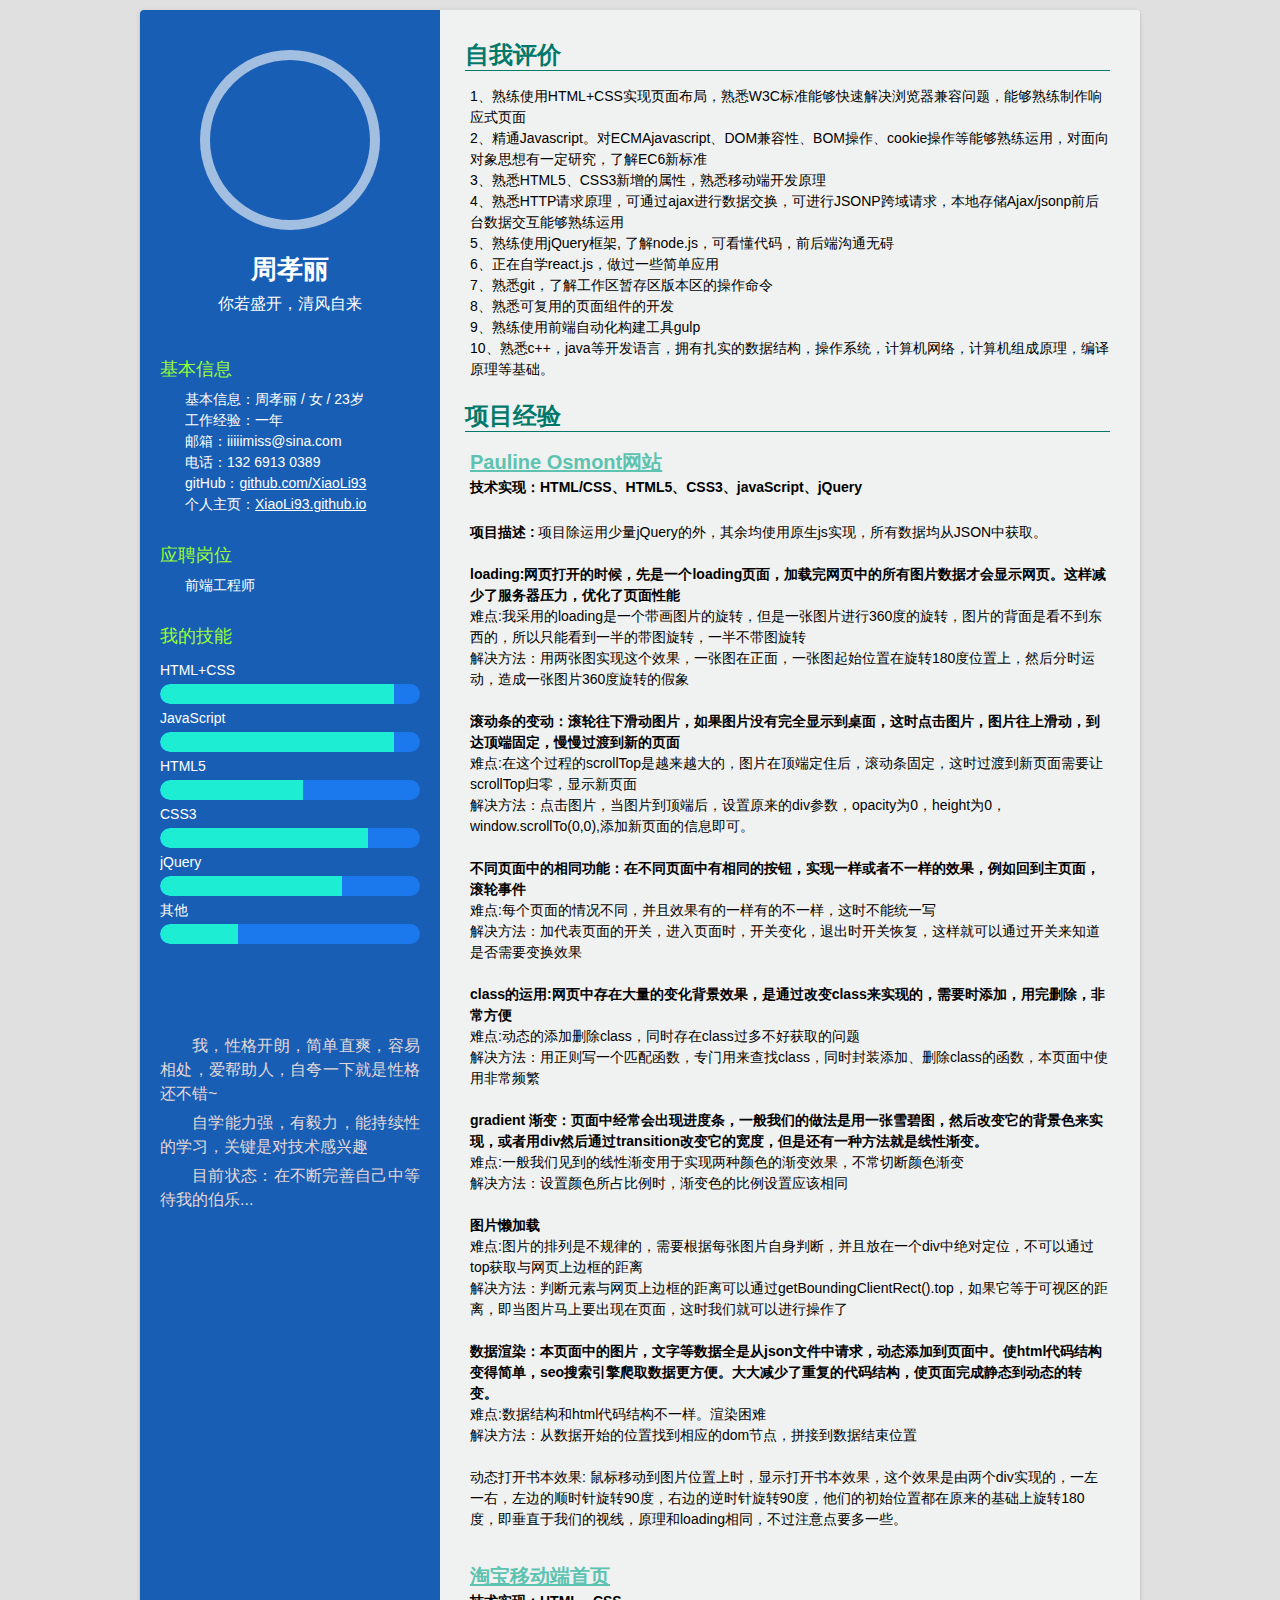
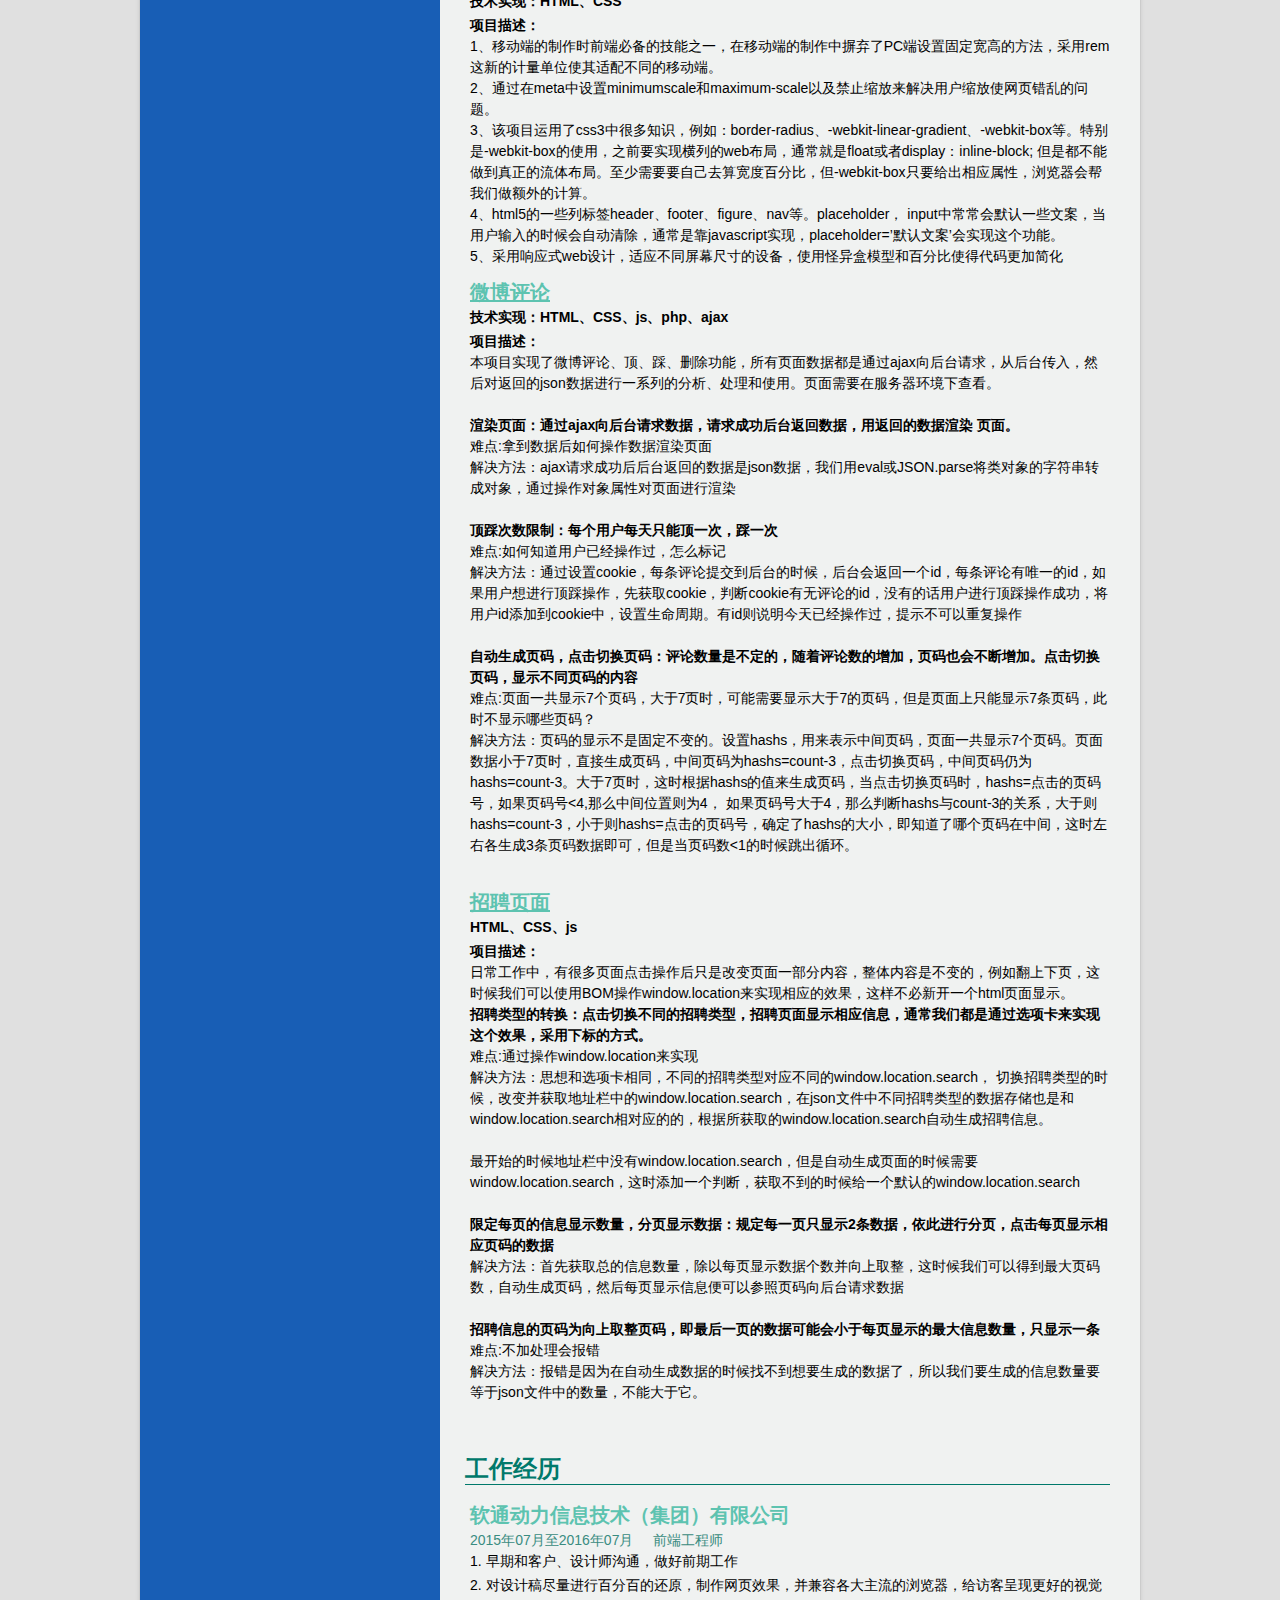
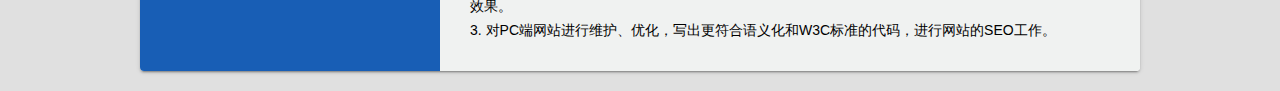
==== resume/index.html @ 7f171a79 "first" ====
<!DOCTYPE html>
<html>
<head>
	<meta charset="UTF-8">
    <meta http-equiv="X-UA-Compatible" content="IE=edge,chrome=1">
    <meta name="renderer" content="webkit">
	<title>周孝丽的个人简历</title>
    <link rel="shortcut icon" href="favicon.ico">
    <meta name="description" content="">
    <meta name="keywords" content="">
    <link rel="stylesheet" type="text/css" href="css/index.css">
</head>

<body>

<section class="container">
    <!-- 左侧 -->
    <aside class="aside">
        <!-- 头像 -->
        <div class="header"></div>
        <!-- 标题 -->
        <hgroup class="headline">
            <h1>周孝丽</h1>
            <h2>你若盛开，清风自来</h2> 
        </hgroup>
        <!-- 联系方式 -->
        <div class="contact">
            <h3 class="title">基本信息</h3>
            <ul>
                <li>基本信息：周孝丽 / 女 / 23岁</li>
                <li>工作经验：一年</li>
                <li>邮箱：iiiiimiss@sina.com</li>
                <li>电话：132 6913 0389</li>
                <li>gitHub：<a href="https://github.com/XiaoLi93" target="_blank">github.com/XiaoLi93</a></li>
                <li>个人主页：<a href="https://XiaoLi93.github.io" target="_blank">XiaoLi93.github.io</a></li>
            </ul>
        </div>
        <!-- 应聘岗位 -->
        <div class="application">
            <h3 class="title">应聘岗位</h3>
            <p>前端工程师</p>
        </div>
        <!-- 技能点 -->
        <div class="skill">
            <h3 class="title">我的技能</h3>
            <ul>
                <li>
                    <div class="skill-name">HTML+CSS</div>
                    <div class="skill-bar" title="精通">
                        <span style="width: 90%;"></span>
                    </div>
                </li>
                <li>
                    <div class="skill-name">JavaScript</div>
                    <div class="skill-bar" title="熟悉">
                        <span style="width: 90%;"></span>
                    </div>
                </li>
                <li>
                    <div class="skill-name">HTML5</div>
                    <div class="skill-bar" title="熟悉">
                        <span style="width: 55%;"></span>
                    </div>
                </li>
                <li>
                    <div class="skill-name">CSS3</div>
                    <div class="skill-bar" title="熟悉">
                        <span style="width: 80%;"></span>
                    </div>
                </li>
                <li>
                    <div class="skill-name">jQuery</div>
                    <div class="skill-bar" title="熟悉">
                        <span style="width: 70%;"></span>
                    </div>
                </li>
                <li>
                    <div class="skill-name">其他</div>
                    <div class="skill-bar" title="熟悉">
                        <span style="width: 30%;"></span>
                    </div>
                </li>
            </ul>
        </div>
        <!-- 描述 -->
        <div class="describe">
            <p>我，性格开朗，简单直爽，容易相处，爱帮助人，自夸一下就是性格还不错~</p>
            <p>自学能力强，有毅力，能持续性的学习，关键是对技术感兴趣</p>
            <p>目前状态：在不断完善自己中等待我的伯乐...</p>
            
        </div>
    </aside>

    <!-- 右侧 -->
    <div class="main">
    	<div class="introduce">
    		<h3 class="title">自我评价</h3>
    		<p>
    			1、熟练使用HTML+CSS实现页面布局，熟悉W3C标准能够快速解决浏览器兼容问题，能够熟练制作响应式页面<br />
				2、精通Javascript。对ECMAjavascript、DOM兼容性、BOM操作、cookie操作等能够熟练运用，对面向对象思想有一定研究，了解EC6新标准<br />
				3、熟悉HTML5、CSS3新增的属性，熟悉移动端开发原理<br />
				4、熟悉HTTP请求原理，可通过ajax进行数据交换，可进行JSONP跨域请求，本地存储Ajax/jsonp前后台数据交互能够熟练运用<br />
				5、熟练使用jQuery框架, 了解node.js，可看懂代码，前后端沟通无碍<br />
				6、正在自学react.js，做过一些简单应用<br />
				7、熟悉git，了解工作区暂存区版本区的操作命令<br />
				8、熟悉可复用的页面组件的开发<br />
				9、熟练使用前端自动化构建工具gulp<br />
                10、熟悉c++，java等开发语言，拥有扎实的数据结构，操作系统，计算机网络，计算机组成原理，编译原理等基础。
    		</p> <br />  		
    	</div>
        <!-- 项目经验 -->
        <div class="project">
            <h3 class="title">项目经验</h3>
            <div class="item">
                <h4><a href="https://XiaoLi93.github.io/Pauline Osmont/index.html" target="_blank">Pauline Osmont网站</a></h4>
                <p><b>技术实现：HTML/CSS、HTML5、CSS3、javaScript、jQuery</b></p>
                <p><br />
                    <b>项目描述 :</b>
                    项目除运用少量jQuery的外，其余均使用原生js实现，所有数据均从JSON中获取。<br /><br />
                    <b>loading:网页打开的时候，先是一个loading页面，加载完网页中的所有图片数据才会显示网页。这样减少了服务器压力，优化了页面性能</b><br />
                    难点:我采用的loading是一个带画图片的旋转，但是一张图片进行360度的旋转，图片的背面是看不到东西的，所以只能看到一半的带图旋转，一半不带图旋转<br />
                    解决方法：用两张图实现这个效果，一张图在正面，一张图起始位置在旋转180度位置上，然后分时运动，造成一张图片360度旋转的假象<br /><br />

                    <b>滚动条的变动：滚轮往下滑动图片，如果图片没有完全显示到桌面，这时点击图片，图片往上滑动，到达顶端固定，慢慢过渡到新的页面</b><br />
                    难点:在这个过程的scrollTop是越来越大的，图片在顶端定住后，滚动条固定，这时过渡到新页面需要让scrollTop归零，显示新页面<br />
                    解决方法：点击图片，当图片到顶端后，设置原来的div参数，opacity为0，height为0，window.scrollTo(0,0),添加新页面的信息即可。<br /><br />

                    <b>不同页面中的相同功能：在不同页面中有相同的按钮，实现一样或者不一样的效果，例如回到主页面，滚轮事件</b><br />
                    难点:每个页面的情况不同，并且效果有的一样有的不一样，这时不能统一写<br />
                    解决方法：加代表页面的开关，进入页面时，开关变化，退出时开关恢复，这样就可以通过开关来知道是否需要变换效果<br /><br />

                    <b>class的运用:网页中存在大量的变化背景效果，是通过改变class来实现的，需要时添加，用完删除，非常方便</b><br />
                    难点:动态的添加删除class，同时存在class过多不好获取的问题<br />
                    解决方法：用正则写一个匹配函数，专门用来查找class，同时封装添加、删除class的函数，本页面中使用非常频繁<br /><br />

                    <b>gradient 渐变：页面中经常会出现进度条，一般我们的做法是用一张雪碧图，然后改变它的背景色来实现，或者用div然后通过transition改变它的宽度，但是还有一种方法就是线性渐变。</b><br />
                    难点:一般我们见到的线性渐变用于实现两种颜色的渐变效果，不常切断颜色渐变<br />
                    解决方法：设置颜色所占比例时，渐变色的比例设置应该相同<br /><br />

                    <b>图片懒加载</b><br />
                    难点:图片的排列是不规律的，需要根据每张图片自身判断，并且放在一个div中绝对定位，不可以通过top获取与网页上边框的距离<br />
                    解决方法：判断元素与网页上边框的距离可以通过getBoundingClientRect().top，如果它等于可视区的距离，即当图片马上要出现在页面，这时我们就可以进行操作了<br /><br />

                    <b>数据渲染：本页面中的图片，文字等数据全是从json文件中请求，动态添加到页面中。使html代码结构变得简单，seo搜索引擎爬取数据更方便。大大减少了重复的代码结构，使页面完成静态到动态的转变。</b><br />
                    难点:数据结构和html代码结构不一样。渲染困难<br />
                    解决方法：从数据开始的位置找到相应的dom节点，拼接到数据结束位置<br /><br />

                    动态打开书本效果: 鼠标移动到图片位置上时，显示打开书本效果，这个效果是由两个div实现的，一左一右，左边的顺时针旋转90度，右边的逆时针旋转90度，他们的初始位置都在原来的基础上旋转180度，即垂直于我们的视线，原理和loading相同，不过注意点要多一些。<br /><br />


                </p>
            </div>
            <div class="item">
                <h4><a href="https://XiaoLi93.github.io/taobao/index.html" target="_blank">淘宝移动端首页 </a></h4>
                <p><b>技术实现：HTML、CSS</b></p>
                <p>
                    <b>项目描述：</b><br />
					1、移动端的制作时前端必备的技能之一，在移动端的制作中摒弃了PC端设置固定宽高的方法，采用rem这新的计量单位使其适配不同的移动端。<br />
					2、通过在meta中设置minimumscale和maximum-scale以及禁止缩放来解决用户缩放使网页错乱的问题。<br />
					3、该项目运用了css3中很多知识，例如：border-radius、-webkit-linear-gradient、-webkit-box等。特别是-webkit-box的使用，之前要实现横列的web布局，通常就是float或者display：inline-block; 但是都不能做到真正的流体布局。至少需要要自己去算宽度百分比，但-webkit-box只要给出相应属性，浏览器会帮我们做额外的计算。<br />
					4、html5的一些列标签header、footer、figure、nav等。placeholder， input中常常会默认一些文案，当用户输入的时候会自动清除，通常是靠javascript实现，placeholder=’默认文案’会实现这个功能。<br />
					5、采用响应式web设计，适应不同屏幕尺寸的设备，使用怪异盒模型和百分比使得代码更加简化<br />
                </p>
            </div>
            <div class="item">
                <h4><a href="https://XiaoLi93.github.io/weibo/indext.html" target="_blank">微博评论</a></h4>
                <p><b>技术实现：HTML、CSS、js、php、ajax</b></p>
                <p>
                    <b>项目描述：</b><br>
                    本项目实现了微博评论、顶、踩、删除功能，所有页面数据都是通过ajax向后台请求，从后台传入，然后对返回的json数据进行一系列的分析、处理和使用。页面需要在服务器环境下查看。<br><br />

					<b>渲染页面：通过ajax向后台请求数据，请求成功后台返回数据，用返回的数据渲染
                    页面。</b><br />
                    难点:拿到数据后如何操作数据渲染页面<br />
                    解决方法：ajax请求成功后后台返回的数据是json数据，我们用eval或JSON.parse将类对象的字符串转成对象，通过操作对象属性对页面进行渲染<br /><br />

                    <b>顶踩次数限制：每个用户每天只能顶一次，踩一次</b><br />
                    难点:如何知道用户已经操作过，怎么标记<br />
                    解决方法：通过设置cookie，每条评论提交到后台的时候，后台会返回一个id，每条评论有唯一的id，如果用户想进行顶踩操作，先获取cookie，判断cookie有无评论的id，没有的话用户进行顶踩操作成功，将用户id添加到cookie中，设置生命周期。有id则说明今天已经操作过，提示不可以重复操作<br /><br />

                    <b>自动生成页码，点击切换页码：评论数量是不定的，随着评论数的增加，页码也会不断增加。点击切换页码，显示不同页码的内容</b><br />
                    难点:页面一共显示7个页码，大于7页时，可能需要显示大于7的页码，但是页面上只能显示7条页码，此时不显示哪些页码？<br />
                    解决方法：页码的显示不是固定不变的。设置hashs，用来表示中间页码，页面一共显示7个页码。页面数据小于7页时，直接生成页码，中间页码为hashs=count-3，点击切换页码，中间页码仍为hashs=count-3。大于7页时，这时根据hashs的值来生成页码，当点击切换页码时，hashs=点击的页码号，如果页码号<4,那么中间位置则为4， 如果页码号大于4，那么判断hashs与count-3的关系，大于则hashs=count-3，小于则hashs=点击的页码号，确定了hashs的大小，即知道了哪个页码在中间，这时左右各生成3条页码数据即可，但是当页码数<1的时候跳出循环。<br /><br />

                </p>
            </div>
            <div class="item">
                <h4><a href="https://XiaoLi93.github.io/recruit/index.html" target="_blank">招聘页面</a></h4>
                <p><b>HTML、CSS、js</b></p>
                <p>
                    <b>项目描述：</b><br />                 
					日常工作中，有很多页面点击操作后只是改变页面一部分内容，整体内容是不变的，例如翻上下页，这时候我们可以使用BOM操作window.location来实现相应的效果，这样不必新开一个html页面显示。<br /> 
					<b>招聘类型的转换：点击切换不同的招聘类型，招聘页面显示相应信息，通常我们都是通过选项卡来实现这个效果，采用下标的方式。</b><br />
                    难点:通过操作window.location来实现<br />
                    解决方法：思想和选项卡相同，不同的招聘类型对应不同的window.location.search， 切换招聘类型的时候，改变并获取地址栏中的window.location.search，在json文件中不同招聘类型的数据存储也是和window.location.search相对应的的，根据所获取的window.location.search自动生成招聘信息。<br /><br />

                    最开始的时候地址栏中没有window.location.search，但是自动生成页面的时候需要window.location.search，这时添加一个判断，获取不到的时候给一个默认的window.location.search<br /><br />

                    <b>限定每页的信息显示数量，分页显示数据：规定每一页只显示2条数据，依此进行分页，点击每页显示相应页码的数据</b><br />
                    解决方法：首先获取总的信息数量，除以每页显示数据个数并向上取整，这时候我们可以得到最大页码数，自动生成页码，然后每页显示信息便可以参照页码向后台请求数据<br /><br />

					<b>招聘信息的页码为向上取整页码，即最后一页的数据可能会小于每页显示的最大信息数量，只显示一条</b><br /> 
                    难点:不加处理会报错<br />
                    解决方法：报错是因为在自动生成数据的时候找不到想要生成的数据了，所以我们要生成的信息数量要等于json文件中的数量，不能大于它。<br /><br />
					
                </p>
            </div>
        </div>

        <!-- 工作经历 -->
        <div class="work">
            <h3 class="title">工作经历</h3>
            <div class="item">
                <h4> 软通动力信息技术（集团）有限公司</h4>
                <h5 class="time">2015年07月至2016年07月<span>前端工程师</span></h5>
                <p>1.   早期和客户、设计师沟通，做好前期工作</p>
                <p>2.   对设计稿尽量进行百分百的还原，制作网页效果，并兼容各大主流的浏览器，给访客呈现更好的视觉效果。</p>
                <p>3.   对PC端网站进行维护、优化，写出更符合语义化和W3C标准的代码，进行网站的SEO工作。</p>
        
            </div>
        </div>
    </div>
</section>


</body>
</html>
---- resume/css/index.css ----
@charset "UTF-8";
article,
aside,
details,
figcaption,
figure,
footer,
header,
hgroup,
nav,
section,
summary {
  display: block; }

audio, canvas, video {
  display: inline-block; }

html,
body,
h1, h2, h3, h4, h5, h6,
div,
dl, dt, dd,
ul, ol, li,
p, blockquote, pre, hr, figure,
table, caption, th, td,
form, fieldset, legend, input, button, textarea,
menu {
  margin: 0;
  padding: 0; }

html {
  overflow-y: scroll;
  -webkit-overflow-scrolling: touch;
  -webkit-text-size-adjust: 100%;
  -ms-text-size-adjust: 100%; }

html, button, input, select, textarea {
  font-family: sans-serif; }

html, body, fieldset, img, iframe, abbr {
  border: 0; }

i, cite, em, var, address, dfn {
  font-style: normal; }

h1, h2, h3, h4, h5, h6, small {
  font-size: 100%; }

sup, sub {
  font-size: 83%; }

pre, code, kbd, samp {
  font-family: inherit; }

q:before, q:after {
  content: none; }

abbr[title] {
  border-bottom: 1px dotted; }

b, strong {
  font-weight: bold; }

li {
  list-style: none; }

img {
  vertical-align: middle; }

table {
  border-collapse: collapse;
  border-spacing: 0; }

caption, th {
  text-align: left;
  font-weight: normal; }

textarea {
  overflow: auto;
  resize: none; }

label, summary {
  cursor: default; }

a, a:hover, a:active {
  text-decoration: none;
  background: transparent; }
  a:hover, a:active {
    outline: 0; }

body, textarea, input, button, select, keygen, legend {
  font: 14px/1.5 "Helvetica Neue", Helvetica, "Lucida Grande", Arial, "Hiragino Sans GB", 微软雅黑, "WenQuanYi Micro Hei", STHeiti, SimSun, sans-serif;
  color: #000; }

body {
  background: #e0e0e0; }

.container {
  margin-left: auto;
  margin-right: auto;
  width: 1000px;
  background: #fff;
  margin-top: 10px;
  margin-bottom: 20px;
  overflow: hidden;
  border-radius: 4px;
  -webkit-box-shadow: 0 2px 2px 0 rgba(0, 0, 0, 0.14), 0 3px 1px -2px rgba(0, 0, 0, 0.2), 0 1px 5px 0 rgba(0, 0, 0, 0.12);
  box-shadow: 0 2px 2px 0 rgba(0, 0, 0, 0.14), 0 3px 1px -2px rgba(0, 0, 0, 0.2), 0 1px 5px 0 rgba(0, 0, 0, 0.12); }

.aside {
  float: left;
  width: 300px;
  padding: 0 20px;
  background-color: #185eb5;
  padding-bottom: 10000px;
  margin-bottom: -10000px;
  -webkit-box-sizing: border-box;
  -moz-box-sizing: border-box;
  box-sizing: border-box; }
  .aside h3.title {
    font-size: 18px;
    line-height: 40px;
    font-weight: normal;
    color: #9f3; }

.header {
  width: 160px;
  height: 160px;
  margin: 40px auto 20px;
  background: url(../img/head1.jpg) no-repeat center;
  background-size: 180px 180px;
  background-clip: padding-box;
  border: 10px solid rgba(255, 255, 255, 0.6);
  border-radius: 50%;
  -webkit-transition: 1s;
  -moz-transition: 1s;
  transition: 1s; }
  .header:hover {
    -webkit-transform: rotate(360deg);
    -moz-transform: rotate(360deg);
    transform: rotate(360deg); }

.headline {
  margin: 0 0 30px;
  color: #fff;
  text-align: center; }
  .headline h1 {
    font-size: 26px;
    font-weight: 600; }
  .headline h2 {
    font-size: 16px;
    line-height: 30px;
    font-weight: normal; }

.contact, .application, .skill li {
  color: #fff; }
  .contact li, .application li, .skill li li {
    padding-left: 25px;
    font-size: 14px; }
  .contact a, .application a, .skill li a {
    color: #fff;
    text-decoration: underline; }
    .contact a:hover, .application a:hover, .skill li a:hover {
      color: #e6e6e6; }

.application {
  margin: 20px 0; }
  .application p {
    padding-left: 25px; }

.skill li {
  width: 100%;
  overflow: hidden; }
.skill .skill-name {
  line-height: 2; }
.skill .skill-bar {
  width: 100%;
  height: 20px;
  background-color: #1b79ed;
  border-radius: 20px;
  position: relative;
  overflow: hidden;
  cursor: pointer; }
  .skill .skill-bar span {
    position: absolute;
    top: 0;
    left: 0;
    height: 100%;
    background-color: #1deed3;
    border-radius: 20px 0 0 20px; }

.describe {
  margin: 90px 0 0;
  padding-bottom: 40px;
  font-size: 16px;
  line-height: 1.5;
  color: #e3d8d8;
  text-indent: 2em;
  text-align: justify; }
  .describe p {
    margin-bottom: 5px; }

.main {
  float: left;
  width: 700px;
  padding: 30px 30px 0;
  background-color: #f0f2f1;
  padding-bottom: 10000px;
  margin-bottom: -10000px;
  -webkit-box-sizing: border-box;
  -moz-box-sizing: border-box;
  box-sizing: border-box; }
  .main h3.title {
    font-size: 24px;
    color: #00796b;
    line-height: 30px;
    border-bottom: 1px solid #00796b;
    margin: 0 0 15px -5px; }

.project, .work, .education {
  padding-bottom: 20px; }
  .project .item, .work .item, .education .item {
    margin-bottom: 10px; }
    .project .item h4, .work .item h4, .education .item h4 {
      font-size: 20px;
      line-height: 1.5; }
      .project .item h4 a, .work .item h4 a, .education .item h4 a {
        color: #5dc3b0;
        text-decoration: underline; }
        .project .item h4 a:hover, .work .item h4 a:hover, .education .item h4 a:hover {
          color: #40ad99; }
    .project .item p, .work .item p, .education .item p {
      font-size: 14px;
      line-height: 1.5;
      margin-bottom: 3px; }
      .project .item p a, .work .item p a, .education .item p a {
        color: #999; }
        .project .item p a:hover, .work .item p a:hover, .education .item p a:hover {
          color: #5dc3b0; }
  .project p.other, .work p.other, .education p.other {
    text-align: center; }

.work .item h4, .education .item h4 {
  color: #5dc3b0; }
.work .item h5.time, .education .item h5.time {
  font-size: 14px;
  line-height: 1.5;
  color: #3a8c81;
  font-weight: normal; }
  .work .item h5.time span, .education .item h5.time span {
    padding-left: 20px; }

.skill-info {
  padding-bottom: 50px; }
  .skill-info .item {
    margin-bottom: 20px; }
    .skill-info .item h4 {
      font-size: 18px;
      color: #004d40; }
    .skill-info .item dt {
      padding-left: 20px;
      font-size: 18px;
      line-height: 30px;
      position: relative; }
      .skill-info .item dt:after {
        content: '';
        position: absolute;
        top: 0;
        bottom: 0;
        left: 0;
        margin: auto;
        width: 12px;
        height: 12px;
        background-color: #00796b;
        border-radius: 50%; }
    .skill-info .item dd {
      padding: 0 0 10px 20px;
      position: relative; }
      .skill-info .item dd:last-of-type {
        padding-bottom: 0; }
      .skill-info .item dd:after {
        content: '';
        position: absolute;
        top: -10px;
        left: 5px;
        bottom: -10px;
        width: 2px;
        background-color: #00796b; }

/*# sourceMappingURL=index.css.map */
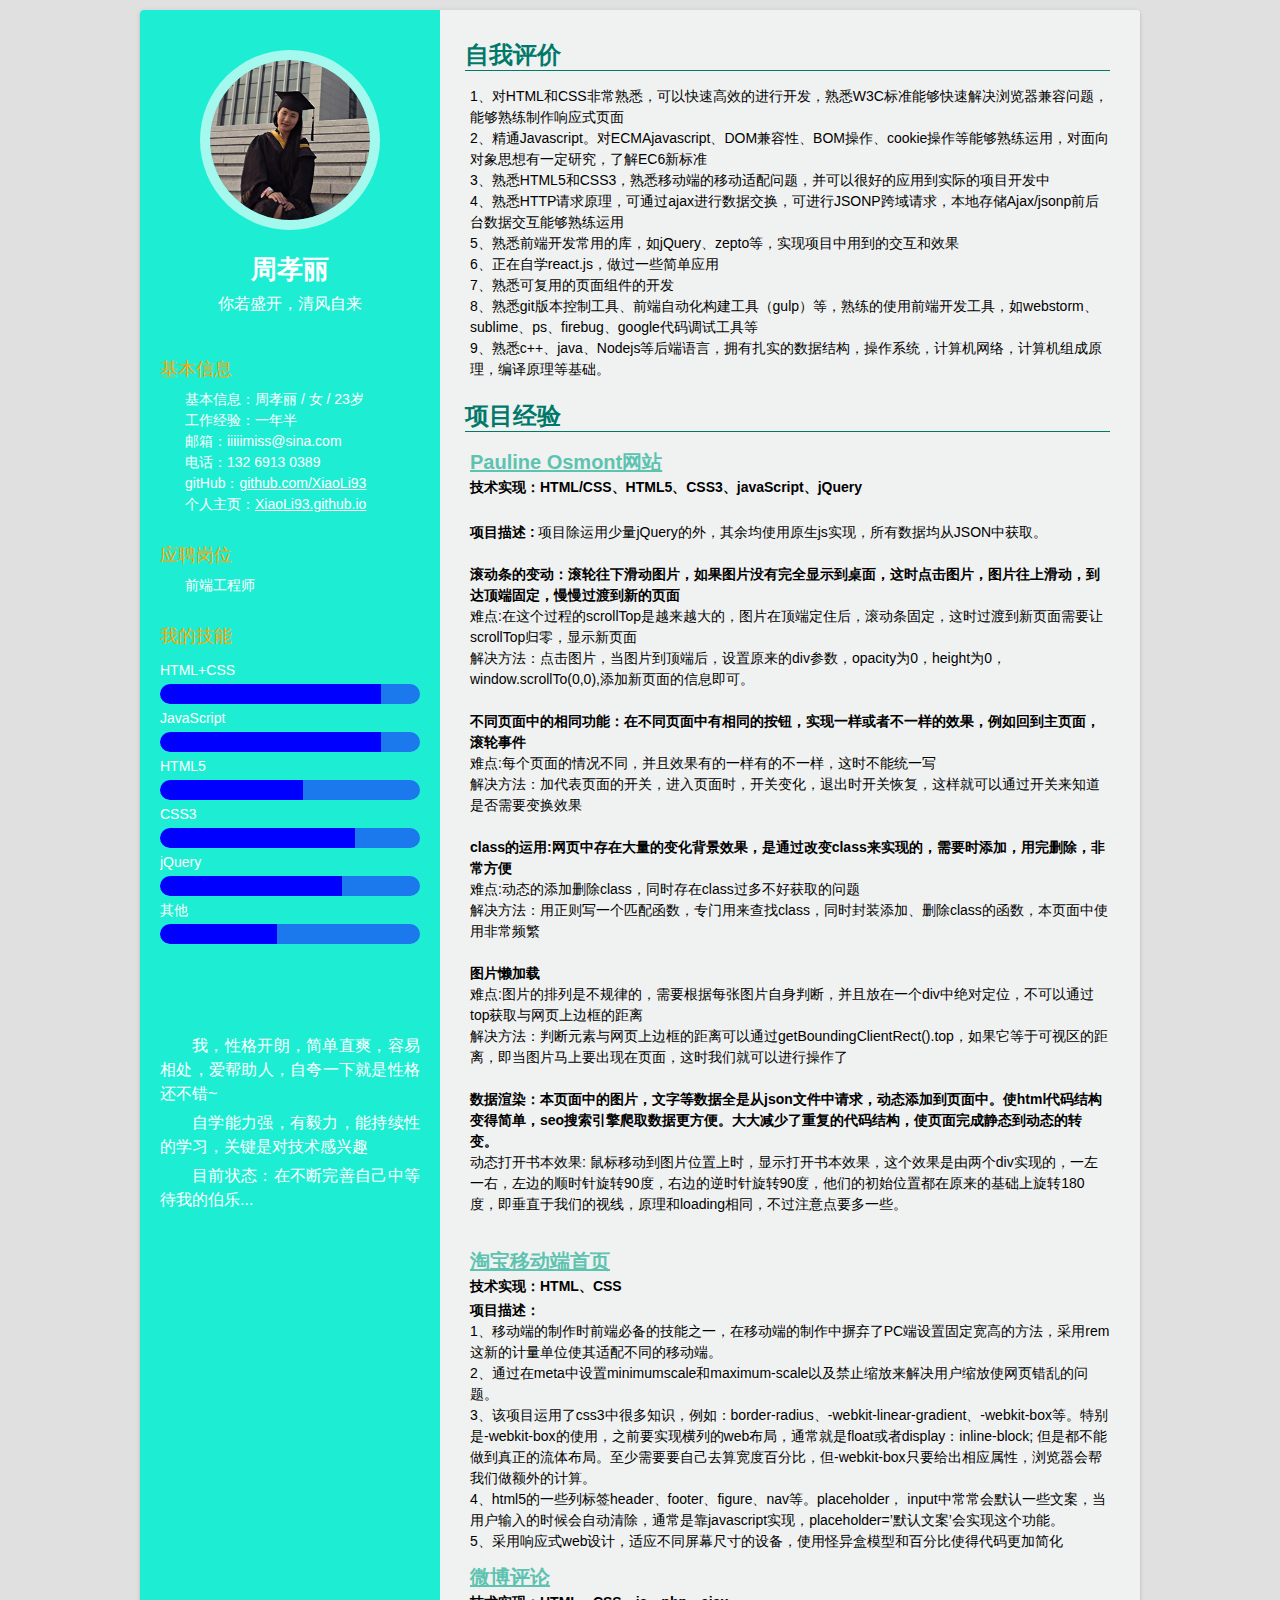
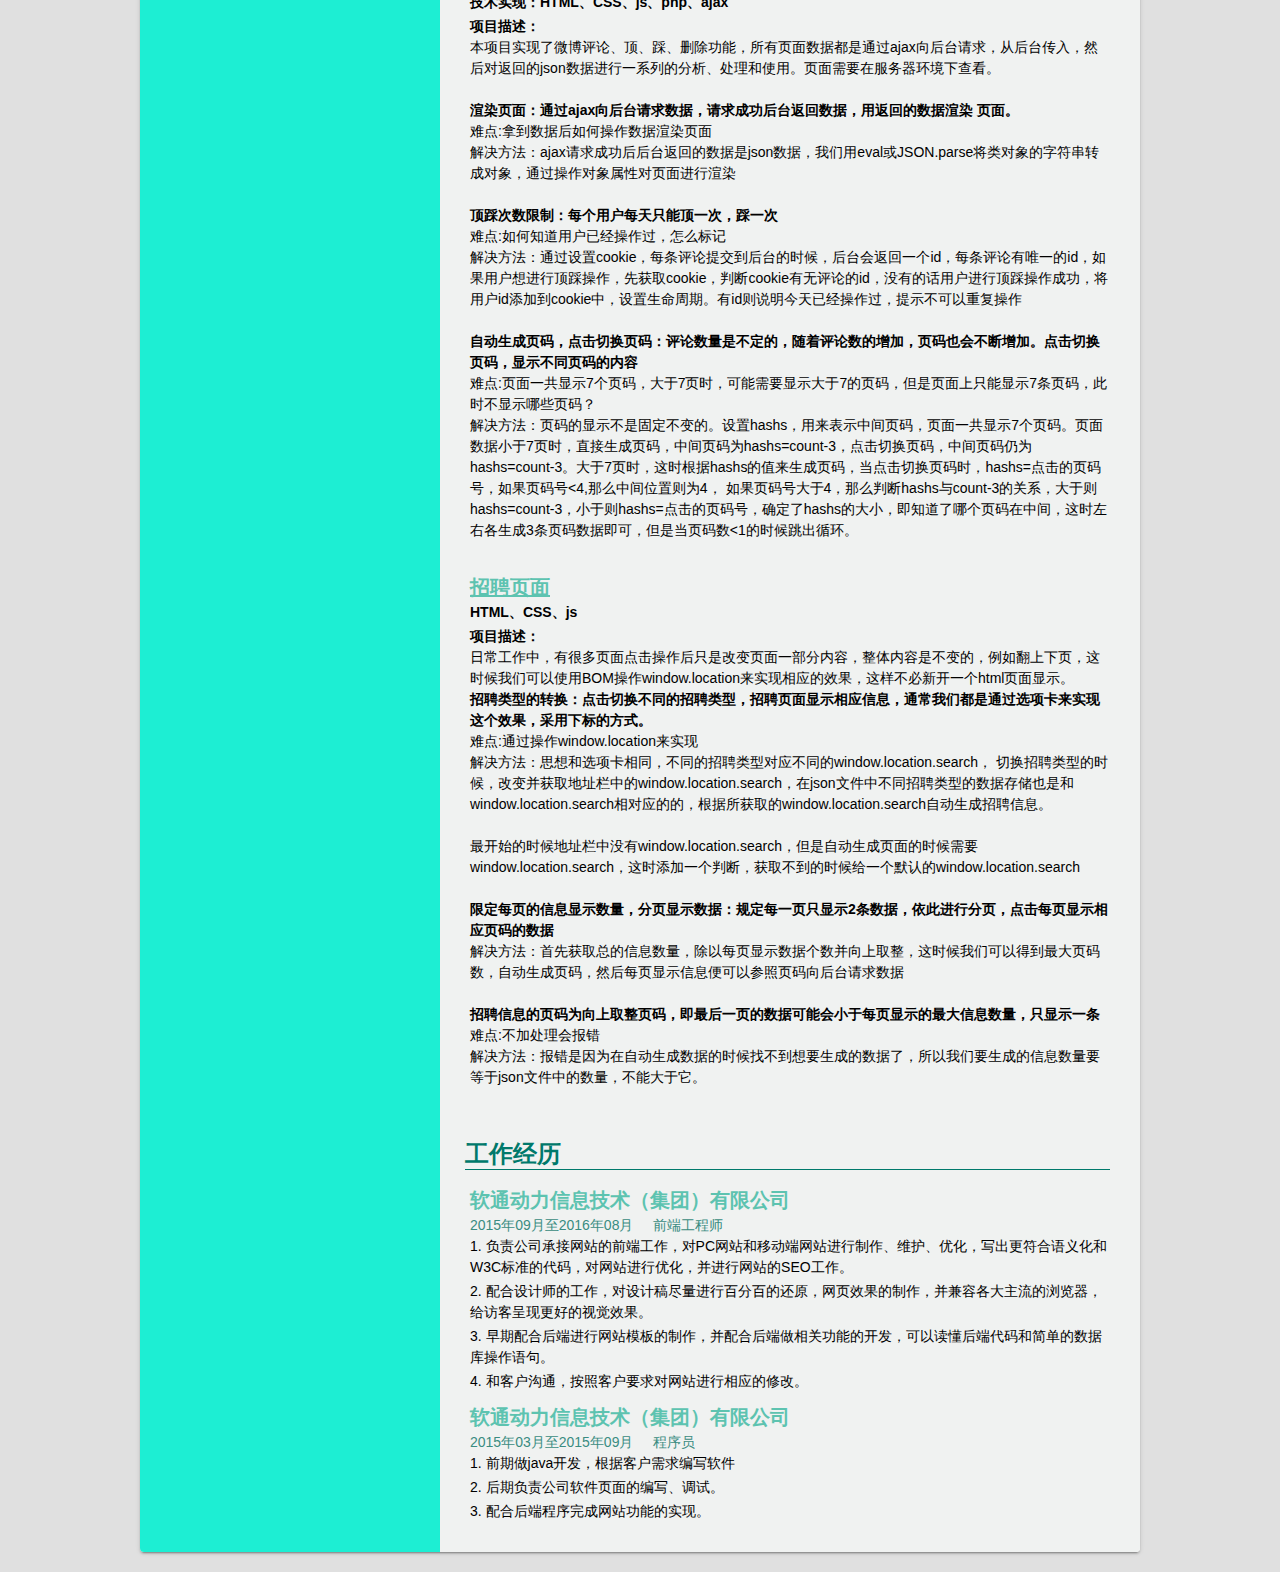
==== commit d7574948: "first" ====
--- a/resume/index.html
+++ b/resume/index.html
@@ -29,7 +29,7 @@
             <h3 class="title">基本信息</h3>
             <ul>
                 <li>基本信息：周孝丽 / 女 / 23岁</li>
-                <li>工作经验：一年</li>
+                <li>工作经验：一年半</li>
                 <li>邮箱：iiiiimiss@sina.com</li>
                 <li>电话：132 6913 0389</li>
                 <li>gitHub：<a href="https://github.com/XiaoLi93" target="_blank">github.com/XiaoLi93</a></li>
@@ -48,13 +48,13 @@
                 <li>
                     <div class="skill-name">HTML+CSS</div>
                     <div class="skill-bar" title="精通">
-                        <span style="width: 90%;"></span>
+                        <span style="width: 85%;"></span>
                     </div>
                 </li>
                 <li>
                     <div class="skill-name">JavaScript</div>
                     <div class="skill-bar" title="熟悉">
-                        <span style="width: 90%;"></span>
+                        <span style="width: 85%;"></span>
                     </div>
                 </li>
                 <li>
@@ -66,7 +66,7 @@
                 <li>
                     <div class="skill-name">CSS3</div>
                     <div class="skill-bar" title="熟悉">
-                        <span style="width: 80%;"></span>
+                        <span style="width: 75%;"></span>
                     </div>
                 </li>
                 <li>
@@ -78,7 +78,7 @@
                 <li>
                     <div class="skill-name">其他</div>
                     <div class="skill-bar" title="熟悉">
-                        <span style="width: 30%;"></span>
+                        <span style="width: 45%;"></span>
                     </div>
                 </li>
             </ul>
@@ -96,17 +96,17 @@
     <div class="main">
     	<div class="introduce">
     		<h3 class="title">自我评价</h3>
+            
     		<p>
-    			1、熟练使用HTML+CSS实现页面布局，熟悉W3C标准能够快速解决浏览器兼容问题，能够熟练制作响应式页面<br />
+    			1、对HTML和CSS非常熟悉，可以快速高效的进行开发，熟悉W3C标准能够快速解决浏览器兼容问题，能够熟练制作响应式页面<br />
 				2、精通Javascript。对ECMAjavascript、DOM兼容性、BOM操作、cookie操作等能够熟练运用，对面向对象思想有一定研究，了解EC6新标准<br />
-				3、熟悉HTML5、CSS3新增的属性，熟悉移动端开发原理<br />
+				3、熟悉HTML5和CSS3，熟悉移动端的移动适配问题，并可以很好的应用到实际的项目开发中<br />
 				4、熟悉HTTP请求原理，可通过ajax进行数据交换，可进行JSONP跨域请求，本地存储Ajax/jsonp前后台数据交互能够熟练运用<br />
-				5、熟练使用jQuery框架, 了解node.js，可看懂代码，前后端沟通无碍<br />
+				5、熟悉前端开发常用的库，如jQuery、zepto等，实现项目中用到的交互和效果<br />
 				6、正在自学react.js，做过一些简单应用<br />
-				7、熟悉git，了解工作区暂存区版本区的操作命令<br />
-				8、熟悉可复用的页面组件的开发<br />
-				9、熟练使用前端自动化构建工具gulp<br />
-                10、熟悉c++，java等开发语言，拥有扎实的数据结构，操作系统，计算机网络，计算机组成原理，编译原理等基础。
+				7、熟悉可复用的页面组件的开发<br />
+                8、熟悉git版本控制工具、前端自动化构建工具（gulp）等，熟练的使用前端开发工具，如webstorm、sublime、ps、firebug、google代码调试工具等<br />
+                9、熟悉c++、java、Nodejs等后端语言，拥有扎实的数据结构，操作系统，计算机网络，计算机组成原理，编译原理等基础。
     		</p> <br />  		
     	</div>
         <!-- 项目经验 -->
@@ -118,9 +118,6 @@
                 <p><br />
                     <b>项目描述 :</b>
                     项目除运用少量jQuery的外，其余均使用原生js实现，所有数据均从JSON中获取。<br /><br />
-                    <b>loading:网页打开的时候，先是一个loading页面，加载完网页中的所有图片数据才会显示网页。这样减少了服务器压力，优化了页面性能</b><br />
-                    难点:我采用的loading是一个带画图片的旋转，但是一张图片进行360度的旋转，图片的背面是看不到东西的，所以只能看到一半的带图旋转，一半不带图旋转<br />
-                    解决方法：用两张图实现这个效果，一张图在正面，一张图起始位置在旋转180度位置上，然后分时运动，造成一张图片360度旋转的假象<br /><br />
 
                     <b>滚动条的变动：滚轮往下滑动图片，如果图片没有完全显示到桌面，这时点击图片，图片往上滑动，到达顶端固定，慢慢过渡到新的页面</b><br />
                     难点:在这个过程的scrollTop是越来越大的，图片在顶端定住后，滚动条固定，这时过渡到新页面需要让scrollTop归零，显示新页面<br />
@@ -134,17 +131,12 @@
                     难点:动态的添加删除class，同时存在class过多不好获取的问题<br />
                     解决方法：用正则写一个匹配函数，专门用来查找class，同时封装添加、删除class的函数，本页面中使用非常频繁<br /><br />
 
-                    <b>gradient 渐变：页面中经常会出现进度条，一般我们的做法是用一张雪碧图，然后改变它的背景色来实现，或者用div然后通过transition改变它的宽度，但是还有一种方法就是线性渐变。</b><br />
-                    难点:一般我们见到的线性渐变用于实现两种颜色的渐变效果，不常切断颜色渐变<br />
-                    解决方法：设置颜色所占比例时，渐变色的比例设置应该相同<br /><br />
 
                     <b>图片懒加载</b><br />
                     难点:图片的排列是不规律的，需要根据每张图片自身判断，并且放在一个div中绝对定位，不可以通过top获取与网页上边框的距离<br />
                     解决方法：判断元素与网页上边框的距离可以通过getBoundingClientRect().top，如果它等于可视区的距离，即当图片马上要出现在页面，这时我们就可以进行操作了<br /><br />
 
                     <b>数据渲染：本页面中的图片，文字等数据全是从json文件中请求，动态添加到页面中。使html代码结构变得简单，seo搜索引擎爬取数据更方便。大大减少了重复的代码结构，使页面完成静态到动态的转变。</b><br />
-                    难点:数据结构和html代码结构不一样。渲染困难<br />
-                    解决方法：从数据开始的位置找到相应的dom节点，拼接到数据结束位置<br /><br />
 
                     动态打开书本效果: 鼠标移动到图片位置上时，显示打开书本效果，这个效果是由两个div实现的，一左一右，左边的顺时针旋转90度，右边的逆时针旋转90度，他们的初始位置都在原来的基础上旋转180度，即垂直于我们的视线，原理和loading相同，不过注意点要多一些。<br /><br />
 
@@ -213,13 +205,25 @@
             <h3 class="title">工作经历</h3>
             <div class="item">
                 <h4> 软通动力信息技术（集团）有限公司</h4>
-                <h5 class="time">2015年07月至2016年07月<span>前端工程师</span></h5>
-                <p>1.   早期和客户、设计师沟通，做好前期工作</p>
-                <p>2.   对设计稿尽量进行百分百的还原，制作网页效果，并兼容各大主流的浏览器，给访客呈现更好的视觉效果。</p>
-                <p>3.   对PC端网站进行维护、优化，写出更符合语义化和W3C标准的代码，进行网站的SEO工作。</p>
+                <h5 class="time">2015年09月至2016年08月<span>前端工程师</span></h5>
+                <p>1.   负责公司承接网站的前端工作，对PC网站和移动端网站进行制作、维护、优化，写出更符合语义化和W3C标准的代码，对网站进行优化，并进行网站的SEO工作。</p>
+                <p>2.    配合设计师的工作，对设计稿尽量进行百分百的还原，网页效果的制作，并兼容各大主流的浏览器，给访客呈现更好的视觉效果。</p>
+                <p>3.  早期配合后端进行网站模板的制作，并配合后端做相关功能的开发，可以读懂后端代码和简单的数据库操作语句。</p>
+                 <p>4.  和客户沟通，按照客户要求对网站进行相应的修改。</p>
         
             </div>
-        </div>
+            <div class="item">
+                <h4> 软通动力信息技术（集团）有限公司</h4>
+                <h5 class="time">2015年03月至2015年09月<span>程序员</span></h5>
+                <p>1.   前期做java开发，根据客户需求编写软件</p>
+                <p>2.   后期负责公司软件页面的编写、调试。</p>
+                <p>3.   配合后端程序完成网站功能的实现。</p>
+        
+            </div>
+
+
+        </div>
+
     </div>
 </section>
 
--- a/resume/css/index.css
+++ b/resume/css/index.css
@@ -111,7 +111,7 @@
   float: left;
   width: 300px;
   padding: 0 20px;
-  background-color: #185eb5;
+  background-color: #1deed3;
   padding-bottom: 10000px;
   margin-bottom: -10000px;
   -webkit-box-sizing: border-box;
@@ -121,13 +121,13 @@
     font-size: 18px;
     line-height: 40px;
     font-weight: normal;
-    color: #9f3; }
+    color: orange; }
 
 .header {
   width: 160px;
   height: 160px;
   margin: 40px auto 20px;
-  background: url(../img/head1.jpg) no-repeat center;
+  background: url(../img/head1.JPG) no-repeat center;
   background-size: 180px 180px;
   background-clip: padding-box;
   border: 10px solid rgba(255, 255, 255, 0.6);
@@ -186,7 +186,7 @@
     top: 0;
     left: 0;
     height: 100%;
-    background-color: #1deed3;
+    background-color: blue;
     border-radius: 20px 0 0 20px; }
 
 .describe {
@@ -194,7 +194,7 @@
   padding-bottom: 40px;
   font-size: 16px;
   line-height: 1.5;
-  color: #e3d8d8;
+  color: #fff;
   text-indent: 2em;
   text-align: justify; }
   .describe p {
